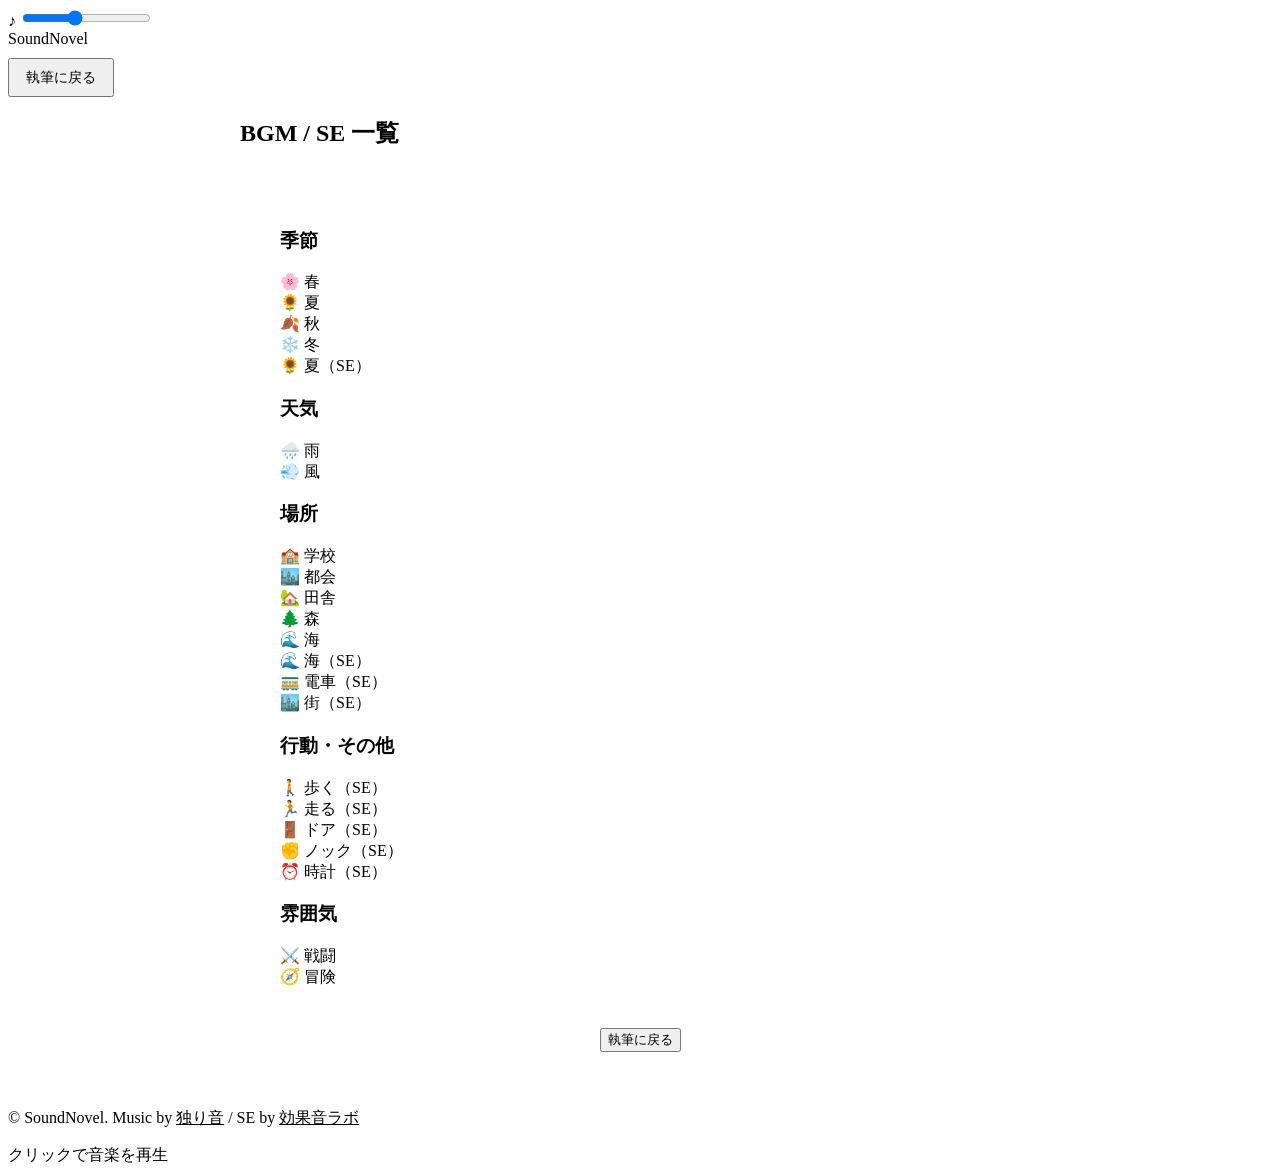
==== BGM・SE.html @ 38d4ff0b "404" ====
<!DOCTYPE html>
<html lang="ja">
<head>
  <meta charset="UTF-8" />
  <meta name="viewport" content="width=device-width, initial-scale=1.0"/>
  <title>BGM / SE 一覧 - SoundNovel</title>
  <link rel="stylesheet" href="../style.css">
  <link rel="stylesheet" href="../write.css">
</head>
<body>

  <!-- 共通：音量調節バー -->
  <div class="volume-control">
    <span class="volume-icon">♪</span>
    <input type="range" id="volume-slider" min="0" max="1" step="0.01" value="0.4">
  </div>

  <div class="container camera-down-enter">
    <!-- 共通：背景の雲 -->
    <div class="clouds-container">
      <div class="cloud c1"></div>
      <div class="cloud c2"></div>
      <div class="cloud c3"></div>
    </div>

    <header>
      <nav>
        <div class="logo"><a href="../index.html" style="text-decoration: none; color: inherit;">SoundNovel</a></div>
      </nav>
      <button id="back-to-editor-top" class="btn primary" style="padding: 8px 16px; font-size: 0.9rem; margin-top: 10px;">執筆に戻る</button>
    </header>

    <main class="library-section" style="max-width: 800px; margin: 0 auto;">
      <h2 class="section-title">BGM / SE 一覧</h2>
      
      <div class="library-panel" style="background: rgba(255, 255, 255, 0.2); backdrop-filter: blur(10px); border-radius: 40px; padding: 40px;">
        <div class="sound-category">
          <h3>季節</h3>
          <div class="sound-list">
            <div class="sound-card" data-audio="audio-haru">🌸 春</div>
            <div class="sound-card" data-audio="audio-natu">🌻 夏</div>
            <div class="sound-card" data-audio="audio-aki">🍂 秋</div>
            <div class="sound-card" data-audio="audio-huyu">❄️ 冬</div>
            <div class="sound-card" data-audio="audio-natu-se">🌻 夏（SE）</div>
          </div>
        </div>

        <div class="sound-category">
          <h3>天気</h3>
          <div class="sound-list">
            <div class="sound-card" data-audio="audio-ame">🌧️ 雨</div>
            <div class="sound-card" data-audio="audio-kaze">💨 風</div>
          </div>
        </div>

        <div class="sound-category">
          <h3>場所</h3>
          <div class="sound-list">
            <div class="sound-card" data-audio="audio-gakkou">🏫 学校</div>
            <div class="sound-card" data-audio="audio-tokai">🏙️ 都会</div>
            <div class="sound-card" data-audio="audio-inaka">🏡 田舎</div>
            <div class="sound-card" data-audio="audio-mori">🌲 森</div>
            <div class="sound-card" data-audio="audio-umi">🌊 海</div>
            <div class="sound-card" data-audio="audio-umi-se">🌊 海（SE）</div>
            <div class="sound-card" data-audio="audio-densya">🚃 電車（SE）</div>
            <div class="sound-card" data-audio="audio-mati">🏙️ 街（SE）</div>
          </div>
        </div>

        <div class="sound-category">
          <h3>行動・その他</h3>
          <div class="sound-list">
            <div class="sound-card" data-audio="audio-aruku">🚶 歩く（SE）</div>
            <div class="sound-card" data-audio="audio-hasiru">🏃 走る（SE）</div>
            <div class="sound-card" data-audio="audio-doa">🚪 ドア（SE）</div>
            <div class="sound-card" data-audio="audio-nokku">✊ ノック（SE）</div>
            <div class="sound-card" data-audio="audio-tokei">⏰ 時計（SE）</div>
          </div>
        </div>

        <div class="sound-category">
          <h3>雰囲気</h3>
          <div class="sound-list">
            <div class="sound-card" data-audio="audio-sentou">⚔️ 戦闘</div>
            <div class="sound-card" data-audio="audio-bouken">🧭 冒険</div>
          </div>
        </div>

        <div style="margin-top: 40px; text-align: center;">
          <button id="back-to-editor" class="btn primary">執筆に戻る</button>
        </div>
      </div>
    </main>

    <footer>
      <p>&copy; SoundNovel. Music by <a href="https://az-ho.org/" target="_blank" rel="noopener noreferrer" style="color: inherit;">独り音</a> / SE by <a href="https://soundeffect-lab.info/" target="_blank" rel="noopener noreferrer" style="color: inherit;">効果音ラボ</a></p>
    </footer>
  </div>

  <audio id="audio-home" src="../audio/00-home.mp3" loop></audio>
  <audio id="audio-haru" src="../audio/01-haru.mp3" loop></audio>
  <audio id="audio-natu" src="../audio/01-natu.mp3" loop></audio>
  <audio id="audio-aki" src="../audio/01-aki.mp3" loop></audio>
  <audio id="audio-huyu" src="../audio/01-huyu.mp3" loop></audio>
  <audio id="audio-ame" src="../audio/02-ame.mp3" loop></audio>
  <audio id="audio-kaze" src="../audio/02-kaze.mp3" loop></audio>
  <audio id="audio-gakkou" src="../audio/03-gakkou.mp3" loop></audio>
  <audio id="audio-tokai" src="../audio/03-tokai.mp3" loop></audio>
  <audio id="audio-inaka" src="../audio/03-inaka.mp3" loop></audio>
  <audio id="audio-mori" src="../audio/03-mori.mp3" loop></audio>
  <audio id="audio-umi" src="../audio/03-umi.mp3" loop></audio>
  <audio id="audio-sentou" src="../audio/04-sentou.mp3" loop></audio>
  <audio id="audio-bouken" src="../audio/04-bouken.mp3" loop></audio>
  <audio id="audio-aruku" src="../audio/10-aruku.mp3"></audio>
  <audio id="audio-densya" src="../audio/10-densya.mp3"></audio>
  <audio id="audio-doa" src="../audio/10-doa.mp3"></audio>
  <audio id="audio-hasiru" src="../audio/10-hasiru.mp3"></audio>
  <audio id="audio-mati" src="../audio/10-mati.mp3"></audio>
  <audio id="audio-natu-se" src="../audio/10-natu.mp3"></audio>
  <audio id="audio-nokku" src="../audio/10-nokku.mp3"></audio>
  <audio id="audio-tokei" src="../audio/10-tokei.mp3"></audio>
  <audio id="audio-umi-se" src="../audio/10-umi.mp3"></audio>
  <audio id="audio-mekuru" src="../audio/10-mekuru.mp3"></audio>

  <script src="../script.js"></script>
</body>
</html>
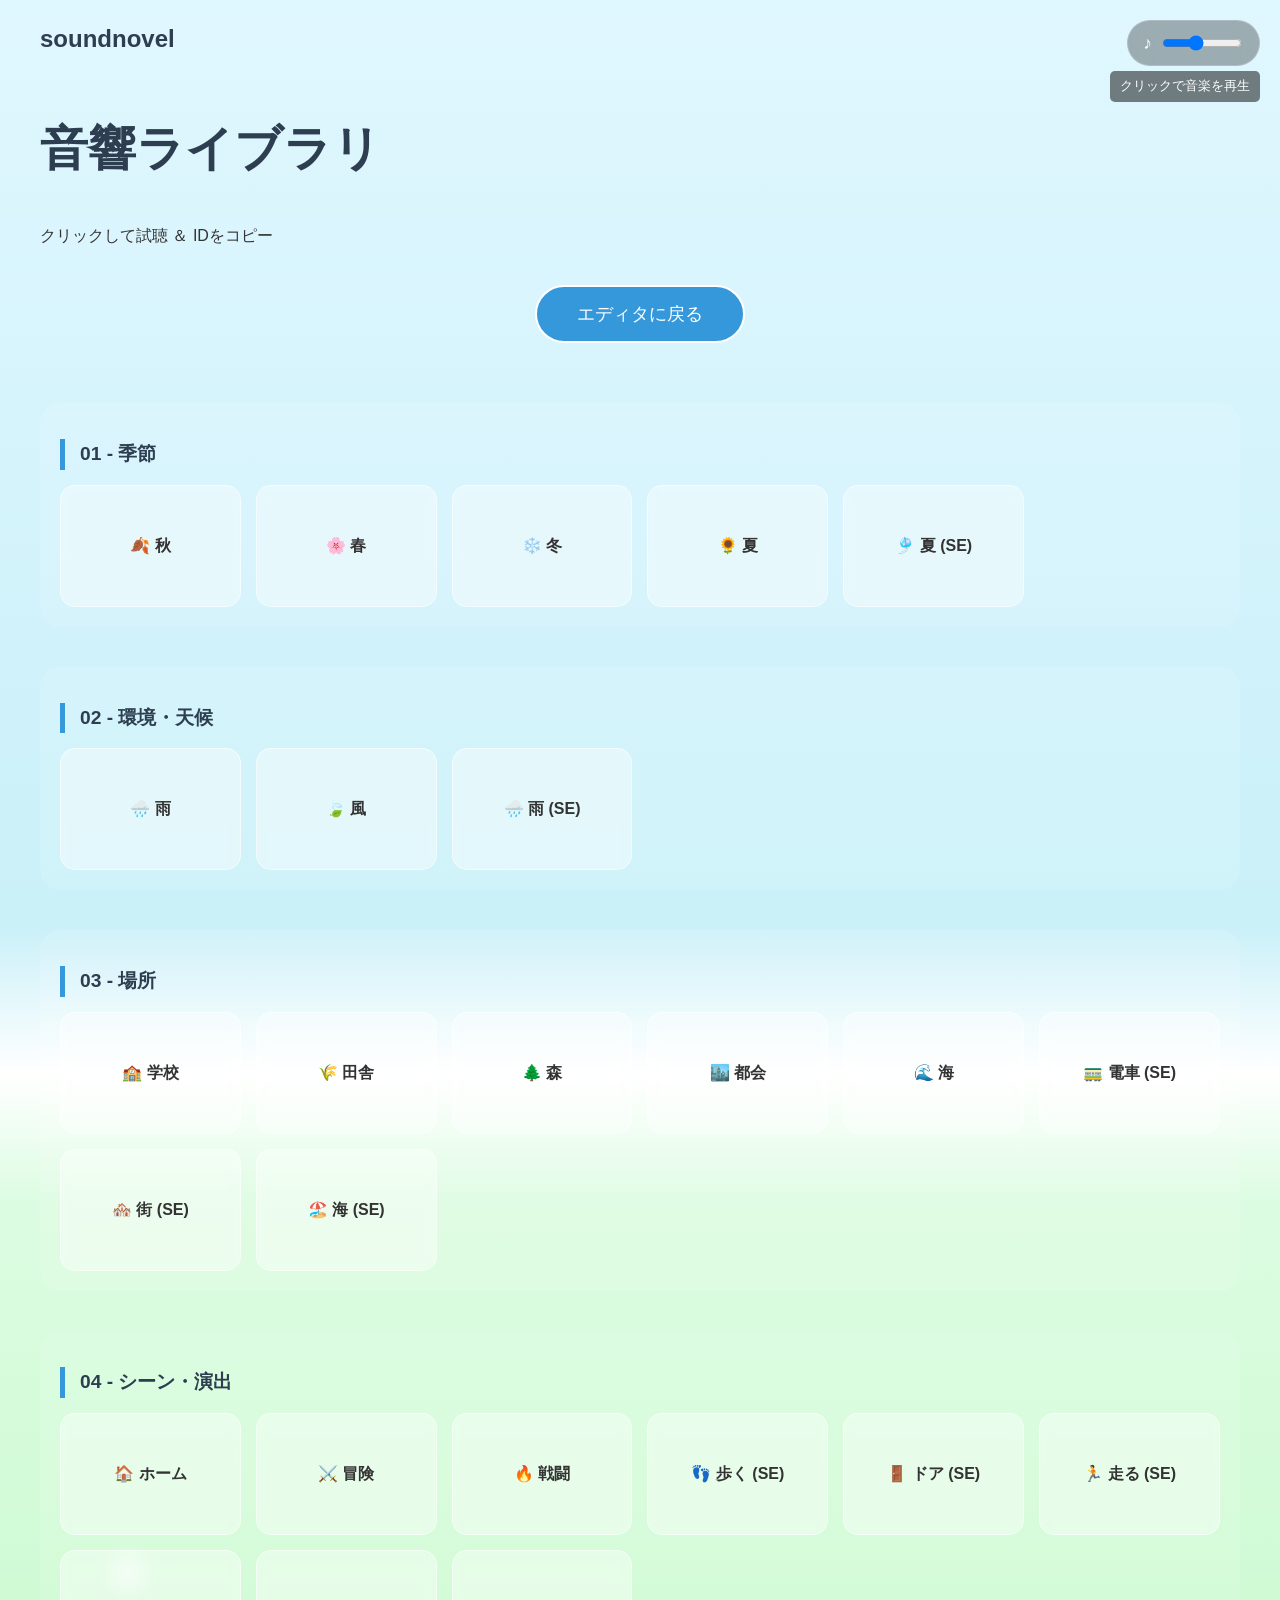
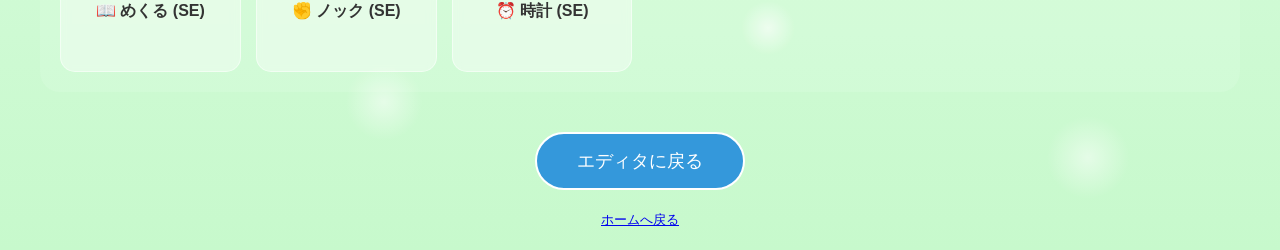
==== commit 8041fd14: "修正・アップデート" ====
--- a/BGM・SE.html
+++ b/BGM・SE.html
@@ -1,127 +1,122 @@
 <!DOCTYPE html>
 <html lang="ja">
 <head>
-  <meta charset="UTF-8" />
-  <meta name="viewport" content="width=device-width, initial-scale=1.0"/>
-  <title>BGM / SE 一覧 - SoundNovel</title>
-  <link rel="stylesheet" href="../style.css">
-  <link rel="stylesheet" href="../write.css">
+    <meta charset="UTF-8">
+    <title>BGM・SE一覧 - soundnovel</title>
+    <link rel="stylesheet" href="style.css">
 </head>
-<body>
-
-  <!-- 共通：音量調節バー -->
-  <div class="volume-control">
-    <span class="volume-icon">♪</span>
-    <input type="range" id="volume-slider" min="0" max="1" step="0.01" value="0.4">
-  </div>
-
-  <div class="container camera-down-enter">
-    <!-- 共通：背景の雲 -->
-    <div class="clouds-container">
-      <div class="cloud c1"></div>
-      <div class="cloud c2"></div>
-      <div class="cloud c3"></div>
+<body class="field-theme">
+    <div class="volume-control">
+        <span class="volume-icon">♪</span>
+        <input type="range" id="volume-slider" min="0" max="1" step="0.01" value="0.4">
     </div>
 
-    <header>
-      <nav>
-        <div class="logo"><a href="../index.html" style="text-decoration: none; color: inherit;">SoundNovel</a></div>
-      </nav>
-      <button id="back-to-editor-top" class="btn primary" style="padding: 8px 16px; font-size: 0.9rem; margin-top: 10px;">執筆に戻る</button>
-    </header>
+    <div class="clouds-container">
+        <div class="cloud c1"></div>
+        <div class="cloud c2"></div>
+        <div class="cloud c3"></div>
+    </div>
 
-    <main class="library-section" style="max-width: 800px; margin: 0 auto;">
-      <h2 class="section-title">BGM / SE 一覧</h2>
-      
-      <div class="library-panel" style="background: rgba(255, 255, 255, 0.2); backdrop-filter: blur(10px); border-radius: 40px; padding: 40px;">
-        <div class="sound-category">
-          <h3>季節</h3>
-          <div class="sound-list">
-            <div class="sound-card" data-audio="audio-haru">🌸 春</div>
-            <div class="sound-card" data-audio="audio-natu">🌻 夏</div>
-            <div class="sound-card" data-audio="audio-aki">🍂 秋</div>
-            <div class="sound-card" data-audio="audio-huyu">❄️ 冬</div>
-            <div class="sound-card" data-audio="audio-natu-se">🌻 夏（SE）</div>
-          </div>
+    <div class="container">
+        <header>
+            <nav>
+                <div class="logo"><a href="index.html">soundnovel</a></div>
+            </nav>
+        </header>
+
+        <h1>音響ライブラリ</h1>
+        <p>クリックして試聴 ＆ IDをコピー</p>
+
+        <div style="margin: 20px 0; text-align: center;">
+            <button id="back-to-editor-top" class="btn primary">エディタに戻る</button>
+        </div>
+        
+        <section class="sound-section">
+            <h2 class="category-title">01 - 季節</h2>
+            <div class="sound-grid">
+                <div class="sound-card" data-audio="01-aki"><span>🍂 秋</span></div>
+                <div class="sound-card" data-audio="01-haru"><span>🌸 春</span></div>
+                <div class="sound-card" data-audio="01-huyu"><span>❄️ 冬</span></div>
+                <div class="sound-card" data-audio="01-natu"><span>🌻 夏</span></div>
+                <div class="sound-card" data-audio="10-natu"><span>🎐 夏 (SE)</span></div>
+            </div>
+        </section>
+
+        <section class="sound-section">
+            <h2 class="category-title">02 - 環境・天候</h2>
+            <div class="sound-grid">
+                <div class="sound-card" data-audio="02-ame"><span>🌧️ 雨</span></div>
+                <div class="sound-card" data-audio="02-kaze"><span>🍃 風</span></div>
+                <div class="sound-card" data-audio="10-ame"><span>🌧️ 雨 (SE)</span></div>
+            </div>
+        </section>
+
+        <section class="sound-section">
+            <h2 class="category-title">03 - 場所</h2>
+            <div class="sound-grid">
+                <div class="sound-card" data-audio="03-gakkou"><span>🏫 学校</span></div>
+                <div class="sound-card" data-audio="03-inaka"><span>🌾 田舎</span></div>
+                <div class="sound-card" data-audio="03-mori"><span>🌲 森</span></div>
+                <div class="sound-card" data-audio="03-tokai"><span>🏙️ 都会</span></div>
+                <div class="sound-card" data-audio="03-umi"><span>🌊 海</span></div>
+                <div class="sound-card" data-audio="10-densya"><span>🚃 電車 (SE)</span></div>
+                <div class="sound-card" data-audio="10-mati"><span>🏘️ 街 (SE)</span></div>
+                <div class="sound-card" data-audio="10-umi"><span>🏖️ 海 (SE)</span></div>
+            </div>
+        </section>
+
+        <section class="sound-section">
+            <h2 class="category-title">04 - シーン・演出</h2>
+            <div class="sound-grid">
+                <div class="sound-card" data-audio="00-home"><span>🏠 ホーム</span></div>
+                <div class="sound-card" data-audio="04-bouken"><span>⚔️ 冒険</span></div>
+                <div class="sound-card" data-audio="04-sentou"><span>🔥 戦闘</span></div>
+                <div class="sound-card" data-audio="10-aruku"><span>👣 歩く (SE)</span></div>
+                <div class="sound-card" data-audio="10-doa"><span>🚪 ドア (SE)</span></div>
+                <div class="sound-card" data-audio="10-hasiru"><span>🏃 走る (SE)</span></div>
+                <div class="sound-card" data-audio="10-mekuru"><span>📖 めくる (SE)</span></div>
+                <div class="sound-card" data-audio="10-nokku"><span>✊ ノック (SE)</span></div>
+                <div class="sound-card" data-audio="10-tokei"><span>⏰ 時計 (SE)</span></div>
+            </div>
+        </section>
+
+        <div style="margin-top: 40px; text-align: center;">
+            <button id="back-to-editor" class="btn primary">エディタに戻る</button>
         </div>
 
-        <div class="sound-category">
-          <h3>天気</h3>
-          <div class="sound-list">
-            <div class="sound-card" data-audio="audio-ame">🌧️ 雨</div>
-            <div class="sound-card" data-audio="audio-kaze">💨 風</div>
-          </div>
-        </div>
+        <footer>
+            <a href="index.html">ホームへ戻る</a>
+        </footer>
+    </div>
 
-        <div class="sound-category">
-          <h3>場所</h3>
-          <div class="sound-list">
-            <div class="sound-card" data-audio="audio-gakkou">🏫 学校</div>
-            <div class="sound-card" data-audio="audio-tokai">🏙️ 都会</div>
-            <div class="sound-card" data-audio="audio-inaka">🏡 田舎</div>
-            <div class="sound-card" data-audio="audio-mori">🌲 森</div>
-            <div class="sound-card" data-audio="audio-umi">🌊 海</div>
-            <div class="sound-card" data-audio="audio-umi-se">🌊 海（SE）</div>
-            <div class="sound-card" data-audio="audio-densya">🚃 電車（SE）</div>
-            <div class="sound-card" data-audio="audio-mati">🏙️ 街（SE）</div>
-          </div>
-        </div>
+    <!-- 音声データ -->
+    <audio id="audio-home" loop src="audio/00-home.mp3"></audio>
+    <audio id="00-home" loop src="audio/00-home.mp3"></audio>
+    <audio id="01-aki" loop src="audio/01-aki.mp3"></audio>
+    <audio id="01-haru" loop src="audio/01-haru.mp3"></audio>
+    <audio id="01-huyu" loop src="audio/01-huyu.mp3"></audio>
+    <audio id="01-natu" loop src="audio/01-natu.mp3"></audio>
+    <audio id="02-ame" loop src="audio/02-ame.mp3"></audio>
+    <audio id="02-kaze" loop src="audio/02-kaze.mp3"></audio>
+    <audio id="03-gakkou" loop src="audio/03-gakkou.mp3"></audio>
+    <audio id="03-inaka" loop src="audio/03-inaka.mp3"></audio>
+    <audio id="03-mori" loop src="audio/03-mori.mp3"></audio>
+    <audio id="03-tokai" loop src="audio/03-tokai.mp3"></audio>
+    <audio id="03-umi" loop src="audio/03-umi.mp3"></audio>
+    <audio id="04-bouken" loop src="audio/04-bouken.mp3"></audio>
+    <audio id="04-sentou" loop src="audio/04-sentou.mp3"></audio>
+    <audio id="10-ame" src="audio/10-ame.mp3"></audio>
+    <audio id="10-aruku" src="audio/10-aruku.mp3"></audio>
+    <audio id="10-densya" src="audio/10-densya.mp3"></audio>
+    <audio id="10-doa" src="audio/10-doa.mp3"></audio>
+    <audio id="10-hasiru" src="audio/10-hasiru.mp3"></audio>
+    <audio id="10-mati" src="audio/10-mati.mp3"></audio>
+    <audio id="10-mekuru" src="audio/10-mekuru.mp3"></audio>
+    <audio id="10-natu" src="audio/10-natu.mp3"></audio>
+    <audio id="10-nokku" src="audio/10-nokku.mp3"></audio>
+    <audio id="10-tokei" src="audio/10-tokei.mp3"></audio>
+    <audio id="10-umi" src="audio/10-umi.mp3"></audio>
 
-        <div class="sound-category">
-          <h3>行動・その他</h3>
-          <div class="sound-list">
-            <div class="sound-card" data-audio="audio-aruku">🚶 歩く（SE）</div>
-            <div class="sound-card" data-audio="audio-hasiru">🏃 走る（SE）</div>
-            <div class="sound-card" data-audio="audio-doa">🚪 ドア（SE）</div>
-            <div class="sound-card" data-audio="audio-nokku">✊ ノック（SE）</div>
-            <div class="sound-card" data-audio="audio-tokei">⏰ 時計（SE）</div>
-          </div>
-        </div>
-
-        <div class="sound-category">
-          <h3>雰囲気</h3>
-          <div class="sound-list">
-            <div class="sound-card" data-audio="audio-sentou">⚔️ 戦闘</div>
-            <div class="sound-card" data-audio="audio-bouken">🧭 冒険</div>
-          </div>
-        </div>
-
-        <div style="margin-top: 40px; text-align: center;">
-          <button id="back-to-editor" class="btn primary">執筆に戻る</button>
-        </div>
-      </div>
-    </main>
-
-    <footer>
-      <p>&copy; SoundNovel. Music by <a href="https://az-ho.org/" target="_blank" rel="noopener noreferrer" style="color: inherit;">独り音</a> / SE by <a href="https://soundeffect-lab.info/" target="_blank" rel="noopener noreferrer" style="color: inherit;">効果音ラボ</a></p>
-    </footer>
-  </div>
-
-  <audio id="audio-home" src="../audio/00-home.mp3" loop></audio>
-  <audio id="audio-haru" src="../audio/01-haru.mp3" loop></audio>
-  <audio id="audio-natu" src="../audio/01-natu.mp3" loop></audio>
-  <audio id="audio-aki" src="../audio/01-aki.mp3" loop></audio>
-  <audio id="audio-huyu" src="../audio/01-huyu.mp3" loop></audio>
-  <audio id="audio-ame" src="../audio/02-ame.mp3" loop></audio>
-  <audio id="audio-kaze" src="../audio/02-kaze.mp3" loop></audio>
-  <audio id="audio-gakkou" src="../audio/03-gakkou.mp3" loop></audio>
-  <audio id="audio-tokai" src="../audio/03-tokai.mp3" loop></audio>
-  <audio id="audio-inaka" src="../audio/03-inaka.mp3" loop></audio>
-  <audio id="audio-mori" src="../audio/03-mori.mp3" loop></audio>
-  <audio id="audio-umi" src="../audio/03-umi.mp3" loop></audio>
-  <audio id="audio-sentou" src="../audio/04-sentou.mp3" loop></audio>
-  <audio id="audio-bouken" src="../audio/04-bouken.mp3" loop></audio>
-  <audio id="audio-aruku" src="../audio/10-aruku.mp3"></audio>
-  <audio id="audio-densya" src="../audio/10-densya.mp3"></audio>
-  <audio id="audio-doa" src="../audio/10-doa.mp3"></audio>
-  <audio id="audio-hasiru" src="../audio/10-hasiru.mp3"></audio>
-  <audio id="audio-mati" src="../audio/10-mati.mp3"></audio>
-  <audio id="audio-natu-se" src="../audio/10-natu.mp3"></audio>
-  <audio id="audio-nokku" src="../audio/10-nokku.mp3"></audio>
-  <audio id="audio-tokei" src="../audio/10-tokei.mp3"></audio>
-  <audio id="audio-umi-se" src="../audio/10-umi.mp3"></audio>
-  <audio id="audio-mekuru" src="../audio/10-mekuru.mp3"></audio>
-
-  <script src="../script.js"></script>
+    <script src="script.js"></script>
 </body>
 </html>
--- a/style.css
+++ b/style.css
@@ -0,0 +1,536 @@
+body {
+  margin: 0;
+  font-family: "Helvetica Neue", Arial, "Hiragino Kaku Gothic ProN", "Hiragino Sans", sans-serif;
+  color: #333;
+  line-height: 1.6;
+  overflow-x: hidden;
+  /* デフォルトの背景（index.html用） */
+  background: linear-gradient(180deg, #e0f7ff 0%, #ffffff 100%);
+}
+
+/* 砂浜のテーマ (novels.html用) */
+.beach-theme { /* bodyに直接適用 */
+  background: 
+    radial-gradient(circle at 15% 90%, rgba(255, 255, 255, 0.7) 0%, transparent 2%),
+    radial-gradient(circle at 35% 85%, rgba(255, 250, 200, 0.6) 0%, transparent 2.5%),
+    radial-gradient(circle at 65% 92%, rgba(255, 255, 255, 0.7) 0%, transparent 3%),
+    radial-gradient(circle at 85% 80%, rgba(255, 255, 255, 0.5) 0%, transparent 2%),
+    linear-gradient(to top, #fdf6e3 0%, #fffdf5 35%, #ffffff 42%, #caf0f8 50%, #e0f7ff 100%);
+  color: #333;
+}
+
+/* 野原のテーマ (BGM・SE.html用) */
+.field-theme {
+  background: 
+    /* 草原のきらめき */
+    radial-gradient(circle at 10% 85%, rgba(255, 255, 255, 0.6) 0%, transparent 1.5%),
+    radial-gradient(circle at 30% 92%, rgba(255, 255, 255, 0.5) 0%, transparent 2%),
+    radial-gradient(circle at 60% 88%, rgba(255, 255, 255, 0.6) 0%, transparent 1.5%),
+    radial-gradient(circle at 85% 95%, rgba(255, 255, 255, 0.5) 0%, transparent 2%),
+    /* 空、地平線、草原の境界 */
+    linear-gradient(to top, #c7f9cc 0%, #dcfce1 35%, #ffffff 42%, #caf0f8 50%, #e0f7ff 100%);
+  color: #333;
+}
+
+/* 海の中テーマ (read.html用) */
+.underwater-theme {
+  background: #004b8d; /* 背景色を少し明るい青に変更 */
+  color: #ffffff;
+}
+
+.underwater-theme .logo { color: #fff; }
+
+.container {
+  max-width: 1200px;
+  margin: 0 auto;
+  padding: 0 20px;
+  min-height: 100vh;
+  display: flex;
+  flex-direction: column;
+  position: relative;
+  z-index: 1;
+  transition: transform 0.8s cubic-bezier(0.4, 0, 0.2, 1), opacity 0.8s ease;
+  background: transparent; /* bodyが背景を持つため、コンテナは透明に */
+}
+
+/* カメラが下がる（コンテンツが上に消える）演出 */
+.camera-down-leave {
+  transform: translateY(-100vh) scale(1.1);
+  opacity: 0;
+}
+
+/* カメラが降りてくる（コンテンツが下から現れる）演出 */
+.camera-down-enter {
+  animation: cameraEnter 1s cubic-bezier(0.2, 0.8, 0.2, 1) forwards;
+}
+
+@keyframes cameraEnter {
+  from {
+    transform: translateY(100vh);
+    opacity: 0;
+  }
+  to {
+    transform: translateY(0);
+    opacity: 1;
+  }
+}
+
+/* 雲のスタイルとアニメーション */
+.clouds-container {
+  position: absolute;
+  top: 0;
+  left: 50%;
+  transform: translateX(-50%);
+  width: 100vw; /* コンテナの幅に縛られず画面いっぱいに広げる */
+  height: 100%;
+  overflow: hidden;
+  z-index: -1; /* bodyの背景よりは上で、containerよりは下 */
+  pointer-events: none;
+  /* 地平線（50%付近）で雲が自然に消えるようにマスクをかける */
+  -webkit-mask-image: linear-gradient(to bottom, black 30%, transparent 50%);
+  mask-image: linear-gradient(to bottom, black 30%, transparent 50%);
+}
+
+.cloud {
+  position: absolute;
+  background: #fff;
+  border-radius: 100px;
+  opacity: 0.6;
+  filter: blur(10px);
+  animation: drift linear infinite;
+}
+
+.cloud::before, .cloud::after {
+  content: '';
+  position: absolute;
+  background: #fff;
+  border-radius: 50%;
+}
+
+.c1 { width: 200px; height: 60px; top: 15%; left: -250px; animation-duration: 40s; }
+.c1::before { width: 80px; height: 80px; top: -40px; left: 30px; }
+.c1::after { width: 100px; height: 100px; top: -50px; left: 80px; }
+
+.c2 { width: 150px; height: 50px; top: 40%; left: -200px; animation-duration: 55s; animation-delay: 5s; }
+.c2::before { width: 60px; height: 60px; top: -30px; left: 20px; }
+.c2::after { width: 80px; height: 80px; top: -40px; left: 60px; }
+
+.c3 { width: 250px; height: 70px; top: 70%; left: -300px; animation-duration: 48s; animation-delay: 2s; }
+.c3::before { width: 90px; height: 90px; top: -45px; left: 40px; }
+.c3::after { width: 110px; height: 110px; top: -55px; left: 100px; }
+
+@keyframes drift {
+  from { transform: translateX(0); }
+  to { transform: translateX(calc(100vw + 400px)); }
+}
+
+/* 泡のスタイルとアニメーション */
+.bubbles-container {
+  position: fixed;
+  top: 0;
+  left: 0;
+  width: 100vw;
+  height: 100vh;
+  overflow: hidden;
+  z-index: -1;
+  pointer-events: none;
+}
+
+.bubble {
+  position: absolute;
+  bottom: -50px;
+  background: rgba(255, 255, 255, 0.2);
+  border-radius: 50%;
+  border: 1px solid rgba(255, 255, 255, 0.2);
+  filter: blur(2px);
+  animation: rise linear infinite;
+}
+
+.b1 { width: 15px; height: 15px; left: 10%; animation-duration: 8s; }
+.b2 { width: 30px; height: 30px; left: 30%; animation-duration: 12s; animation-delay: 2s; }
+.b3 { width: 20px; height: 20px; left: 50%; animation-duration: 10s; animation-delay: 4s; }
+.b4 { width: 40px; height: 40px; left: 75%; animation-duration: 15s; animation-delay: 1s; }
+.b5 { width: 10px; height: 10px; left: 90%; animation-duration: 7s; animation-delay: 3s; }
+
+@keyframes rise {
+  0% { transform: translateY(0) translateX(0); opacity: 0; }
+  20% { opacity: 0.5; }
+  80% { opacity: 0.5; }
+  100% { transform: translateY(-110vh) translateX(50px); opacity: 0; }
+}
+
+header {
+  padding: 20px 0;
+}
+
+nav {
+  display: flex;
+  justify-content: space-between;
+  align-items: center;
+}
+
+.logo {
+  font-size: 1.5rem;
+  font-weight: bold;
+  color: #2c3e50;
+}
+
+.logo a {
+  color: #2c3e50;
+  text-decoration: none;
+}
+
+.underwater-theme .logo, .underwater-theme .logo a { color: #fff; }
+
+.volume-control {
+  display: flex;
+  align-items: center;
+  gap: 8px;
+  z-index: 1000;
+  position: fixed;
+  top: 20px;
+  right: 20px;
+  background: rgba(0, 0, 0, 0.3);
+  padding: 8px 15px;
+  border-radius: 30px;
+  backdrop-filter: blur(10px);
+  border: 1px solid rgba(255, 255, 255, 0.2);
+}
+
+/* 音響ライブラリのセクション分け */
+.sound-section {
+  margin-top: 40px;
+  padding: 20px;
+  background: rgba(255, 255, 255, 0.1);
+  border-radius: 20px;
+}
+
+.category-title {
+  font-size: 1.2rem;
+  color: #2c3e50;
+  margin-bottom: 15px;
+  border-left: 5px solid #3498db;
+  padding-left: 15px;
+}
+
+.volume-icon {
+  color: #fff;
+  font-size: 1.1rem;
+}
+
+#volume-slider {
+  width: 80px;
+  cursor: pointer;
+}
+
+/* 音響ライブラリ用のカードスタイル */
+.sound-card {
+  background: rgba(255, 255, 255, 0.4);
+  padding: 20px;
+  border-radius: 15px;
+  text-align: center;
+  cursor: pointer;
+  transition: all 0.3s ease;
+  border: 1px solid rgba(255, 255, 255, 0.5);
+  backdrop-filter: blur(5px);
+  display: flex;
+  align-items: center;
+  justify-content: center;
+  min-height: 80px;
+}
+
+.sound-grid {
+  display: grid;
+  grid-template-columns: repeat(auto-fill, minmax(180px, 1fr));
+  gap: 15px;
+}
+
+.sound-card:hover {
+  background: rgba(255, 255, 255, 0.6);
+  transform: scale(1.05);
+}
+
+.sound-card span {
+  font-weight: bold;
+}
+
+.hero-section {
+  flex: 1;
+  display: flex;
+  flex-direction: column;
+  justify-content: center;
+  align-items: center;
+  text-align: center;
+  padding: 60px 0;
+}
+
+h1 {
+  font-size: 3rem;
+  margin-bottom: 20px;
+  color: #2c3e50;
+}
+
+.subtitle {
+  font-size: 1.2rem;
+  color: #7f8c8d;
+  margin-bottom: 40px;
+}
+
+.library-section {
+  padding: 40px 0;
+  z-index: 1;
+}
+
+.section-title {
+  font-size: 2rem;
+  color: #2c3e50;
+  margin-bottom: 30px;
+  text-align: center;
+}
+
+.reader-section {
+  padding: 60px 0;
+  width: 100%;
+  max-width: 850px;
+  margin: 0 auto;
+}
+
+.reader-content {
+  background: rgba(255, 255, 255, 0.1); /* 背景を明るい半透明に変更 */
+  padding: 40px;
+  border-radius: 20px;
+  backdrop-filter: blur(15px);
+  line-height: 2.2;
+  margin-bottom: 40px;
+  width: 100%; /* 横幅を最初から100%確保 */
+  box-sizing: border-box; /* パディングを含めて幅を計算 */
+  min-height: 500px; /* 本文エリアの枠を最初から大きめに確保 */
+}
+
+.story-title { font-size: 2.2rem; margin-bottom: 5px; text-align: center; color: #fff; }
+.story-author-name { text-align: center; color: #bdc3c7; margin-bottom: 40px; }
+
+/* 読了後のEND表示 */
+.story-end {
+  display: none;
+  text-align: center;
+  font-size: 1.1rem;
+  margin: 1.5rem 0 0 0; /* 本文の段落と同じ間隔に設定 */
+  color: #fff;
+  opacity: 0;
+}
+
+.story-end.is-visible {
+  display: block;
+  animation: fadeInEnd 3s ease forwards;
+}
+
+@keyframes fadeInEnd {
+  from { opacity: 0; transform: scale(0.95); }
+  to { opacity: 1; transform: scale(1); }
+}
+
+.text-body p {
+  display: none; /* 最初は非表示にし、空間を占有しないようにする */
+  margin-bottom: 1.5rem;
+}
+
+.text-body p.is-placeholder {
+  display: block; /* 空間だけ確保する */
+  opacity: 0;
+  pointer-events: none;
+}
+
+.text-body p.is-visible {
+  display: block; /* 文章が表示されるたびに下に延長される */
+  animation: fadeInLine 0.6s ease forwards;
+}
+
+@keyframes fadeInLine {
+  from {
+    opacity: 0;
+    transform: translateY(10px);
+  }
+  to {
+    opacity: 1;
+    transform: translateY(0);
+  }
+}
+
+.reader-footer {
+  text-align: center;
+  margin-top: 40px;
+}
+
+.story-grid {
+  display: grid;
+  grid-template-columns: repeat(auto-fill, minmax(280px, 1fr));
+  gap: 30px;
+  padding-bottom: 60px;
+}
+
+.story-card {
+  background: rgba(255, 255, 255, 0.8);
+  padding: 25px;
+  border-radius: 20px;
+  backdrop-filter: blur(8px);
+  box-shadow: 0 4px 15px rgba(0, 0, 0, 0.05);
+  transition: transform 0.3s ease;
+  border: 1px solid rgba(255, 255, 255, 0.2);
+  display: flex;
+  flex-direction: column;
+}
+
+.story-card:hover {
+  transform: translateY(-5px);
+}
+
+.story-card h3 { margin: 0 0 10px 0; color: #2c3e50; }
+.story-author { font-size: 0.9rem; color: #7f8c8d; margin-bottom: 15px; }
+.story-desc { font-size: 0.95rem; color: #555; margin-bottom: 20px; flex-grow: 1; }
+
+.btn {
+  padding: 15px 40px;
+  font-size: 1.1rem;
+  border-radius: 30px;
+  border: none;
+  cursor: pointer;
+  transition: transform 0.2s, background-color 0.2s;
+}
+
+.cta-buttons .btn { margin: 0 10px; }
+.story-card .btn { padding: 10px 25px; font-size: 0.9rem; align-self: flex-start; }
+
+.primary {
+  background-color: #3498db;
+  color: white;
+  border: 2px solid #ffffff !important;
+}
+
+.secondary {
+  background-color: #fff;
+  border: 2px solid #3498db !important;
+  color: #3498db;
+}
+
+.danger {
+  background-color: #e74c3c;
+  color: white;
+}
+
+.btn:hover {
+  transform: translateY(-2px);
+  opacity: 0.9;
+}
+
+/* 音声再生許可プロンプト (削除) */
+#audio-permission-prompt {
+  display: none; /* 完全に非表示にする */
+}
+
+/* 新しい音声再生ヒント */
+#audio-play-hint {
+  position: fixed; /* 画面に固定 */
+  /* topとrightはJavaScriptで動的に設定される */
+  background: rgba(0, 0, 0, 0.5); /* 半透明の背景 */
+  color: white;
+  padding: 5px 10px;
+  border-radius: 5px;
+  font-size: 0.8rem; /* 小さな文字 */
+  z-index: 9998; /* 音量コントロールバーの下、他のコンテンツの上 */
+  text-align: center;
+  white-space: nowrap; /* テキストの折り返しを防ぐ */
+  display: none; /* デフォルトでは非表示、JSで制御 */
+  /* backdrop-filter: blur(5px); */ /* 必要であれば背景をぼかす */
+}
+
+/* エディタレイアウト */
+.editor-container {
+  display: flex;
+  gap: 40px;
+  margin-top: 20px;
+  align-items: flex-start;
+}
+
+.editor-main {
+  flex: 1;
+}
+
+.input-row {
+  display: flex;
+  gap: 15px;
+}
+
+.editor-main input,
+.editor-main textarea {
+  width: 100%;
+  padding: 15px 25px;
+  border: 1px solid #e0e0e0;
+  border-radius: 30px; /* 丸っこいデザイン */
+  font-size: 1rem;
+  font-family: inherit;
+  margin-bottom: 20px;
+  box-sizing: border-box;
+  background: rgba(255, 255, 255, 0.9);
+  outline: none;
+  transition: border-color 0.2s;
+}
+
+.editor-main input:focus,
+.editor-main textarea:focus {
+  border-color: #3498db;
+}
+
+.editor-sidebar {
+  width: 260px;
+  display: flex;
+  flex-direction: column;
+  gap: 50px;
+  position: sticky;
+  top: 20px;
+}
+
+.sidebar-group {
+  display: flex;
+  flex-direction: column;
+  gap: 12px;
+}
+
+.btn-long {
+  width: 100%;
+  padding: 12px 30px;
+  text-align: center;
+}
+
+footer {
+  text-align: center;
+  padding: 20px 0;
+  font-size: 0.8rem;
+  color: #bdc3c7;
+}
+
+#sound-indicator-bar {
+  position: absolute;
+  left: 10px;
+  right: auto;
+  top: 0;
+  width: 6px;
+  height: 100%;
+  background: rgba(0, 0, 0, 0.05);
+  border-radius: 3px;
+  overflow: hidden;
+  pointer-events: none;
+  border: 1px solid rgba(0, 0, 0, 0.05);
+}
+
+.sound-marker-container {
+  position: relative;
+  width: 100%;
+}
+
+.sound-marker {
+  position: absolute;
+  left: 0;
+  width: 100%;
+  border-radius: 2px;
+}
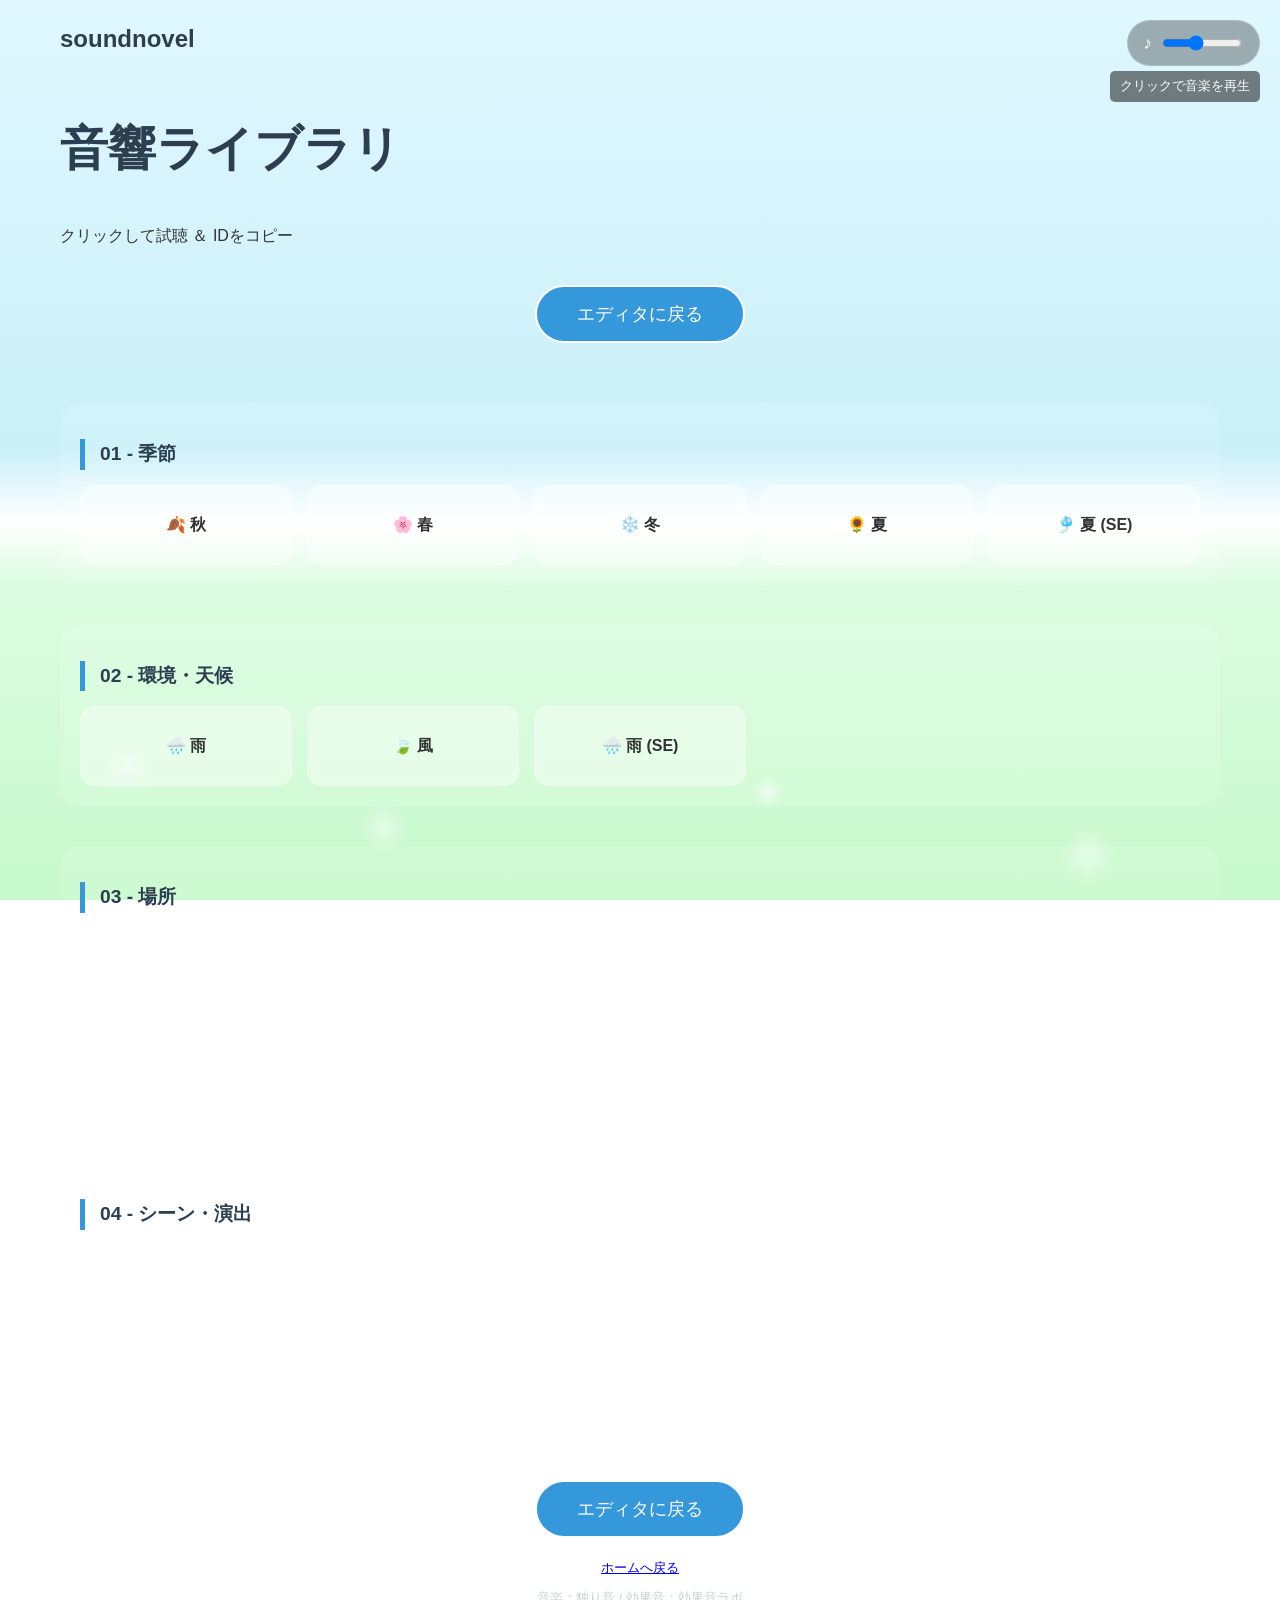
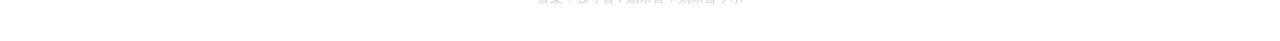
==== commit f38eb89e: "スマホ対応lv5" ====
--- a/BGM・SE.html
+++ b/BGM・SE.html
@@ -2,6 +2,7 @@
 <html lang="ja">
 <head>
     <meta charset="UTF-8">
+    <meta name="viewport" content="width=device-width, initial-scale=1.0">
     <title>BGM・SE一覧 - soundnovel</title>
     <link rel="stylesheet" href="style.css">
 </head>
@@ -86,6 +87,7 @@
 
         <footer>
             <a href="index.html">ホームへ戻る</a>
+            <p class="credits" style="font-size: 0.8rem; margin-top: 10px; opacity: 0.8;">音楽：独り音 / 効果音：効果音ラボ</p>
         </footer>
     </div>
 
@@ -117,6 +119,6 @@
     <audio id="10-tokei" src="audio/10-tokei.mp3"></audio>
     <audio id="10-umi" src="audio/10-umi.mp3"></audio>
 
-    <script src="script.js"></script>
+    <script type="module" src="script.js"></script>
 </body>
 </html>
--- a/style.css
+++ b/style.css
@@ -1,3 +1,11 @@
+* {
+  box-sizing: border-box;
+}
+
+html {
+  background-color: #ffffff; /* ホームの下端の色に合わせる */
+}
+
 body {
   margin: 0;
   font-family: "Helvetica Neue", Arial, "Hiragino Kaku Gothic ProN", "Hiragino Sans", sans-serif;
@@ -5,22 +13,27 @@
   line-height: 1.6;
   overflow-x: hidden;
   /* デフォルトの背景（index.html用） */
-  background: linear-gradient(180deg, #e0f7ff 0%, #ffffff 100%);
+  background: linear-gradient(180deg, #e0f7ff 0%, #ffffff 100%) no-repeat;
+  background-attachment: fixed;
+  min-height: 100vh;
 }
 
 /* 砂浜のテーマ (novels.html用) */
 .beach-theme { /* bodyに直接適用 */
+  background-color: #fdf6e3; /* 砂浜の下端の色に合わせる */
   background: 
     radial-gradient(circle at 15% 90%, rgba(255, 255, 255, 0.7) 0%, transparent 2%),
     radial-gradient(circle at 35% 85%, rgba(255, 250, 200, 0.6) 0%, transparent 2.5%),
     radial-gradient(circle at 65% 92%, rgba(255, 255, 255, 0.7) 0%, transparent 3%),
     radial-gradient(circle at 85% 80%, rgba(255, 255, 255, 0.5) 0%, transparent 2%),
-    linear-gradient(to top, #fdf6e3 0%, #fffdf5 35%, #ffffff 42%, #caf0f8 50%, #e0f7ff 100%);
+    linear-gradient(to top, #fdf6e3 0%, #fffdf5 35%, #ffffff 42%, #caf0f8 50%, #e0f7ff 100%) no-repeat;
+  background-attachment: fixed;
   color: #333;
 }
 
 /* 野原のテーマ (BGM・SE.html用) */
 .field-theme {
+  background-color: #c7f9cc; /* 下端の色に合わせる */
   background: 
     /* 草原のきらめき */
     radial-gradient(circle at 10% 85%, rgba(255, 255, 255, 0.6) 0%, transparent 1.5%),
@@ -28,7 +41,8 @@
     radial-gradient(circle at 60% 88%, rgba(255, 255, 255, 0.6) 0%, transparent 1.5%),
     radial-gradient(circle at 85% 95%, rgba(255, 255, 255, 0.5) 0%, transparent 2%),
     /* 空、地平線、草原の境界 */
-    linear-gradient(to top, #c7f9cc 0%, #dcfce1 35%, #ffffff 42%, #caf0f8 50%, #e0f7ff 100%);
+    linear-gradient(to top, #c7f9cc 0%, #dcfce1 35%, #ffffff 42%, #caf0f8 50%, #e0f7ff 100%) no-repeat;
+  background-attachment: fixed;
   color: #333;
 }
 
@@ -42,6 +56,7 @@
 
 .container {
   max-width: 1200px;
+  width: 100%;
   margin: 0 auto;
   padding: 0 20px;
   min-height: 100vh;
@@ -51,6 +66,12 @@
   z-index: 1;
   transition: transform 0.8s cubic-bezier(0.4, 0, 0.2, 1), opacity 0.8s ease;
   background: transparent; /* bodyが背景を持つため、コンテナは透明に */
+}
+
+@media screen and (max-width: 768px) {
+  .container {
+    padding: 0 15px;
+  }
 }
 
 /* カメラが下がる（コンテンツが上に消える）演出 */
@@ -360,6 +381,7 @@
 .reader-footer {
   text-align: center;
   margin-top: 40px;
+  display: none; /* 初期状態では非表示 */
 }
 
 .story-grid {
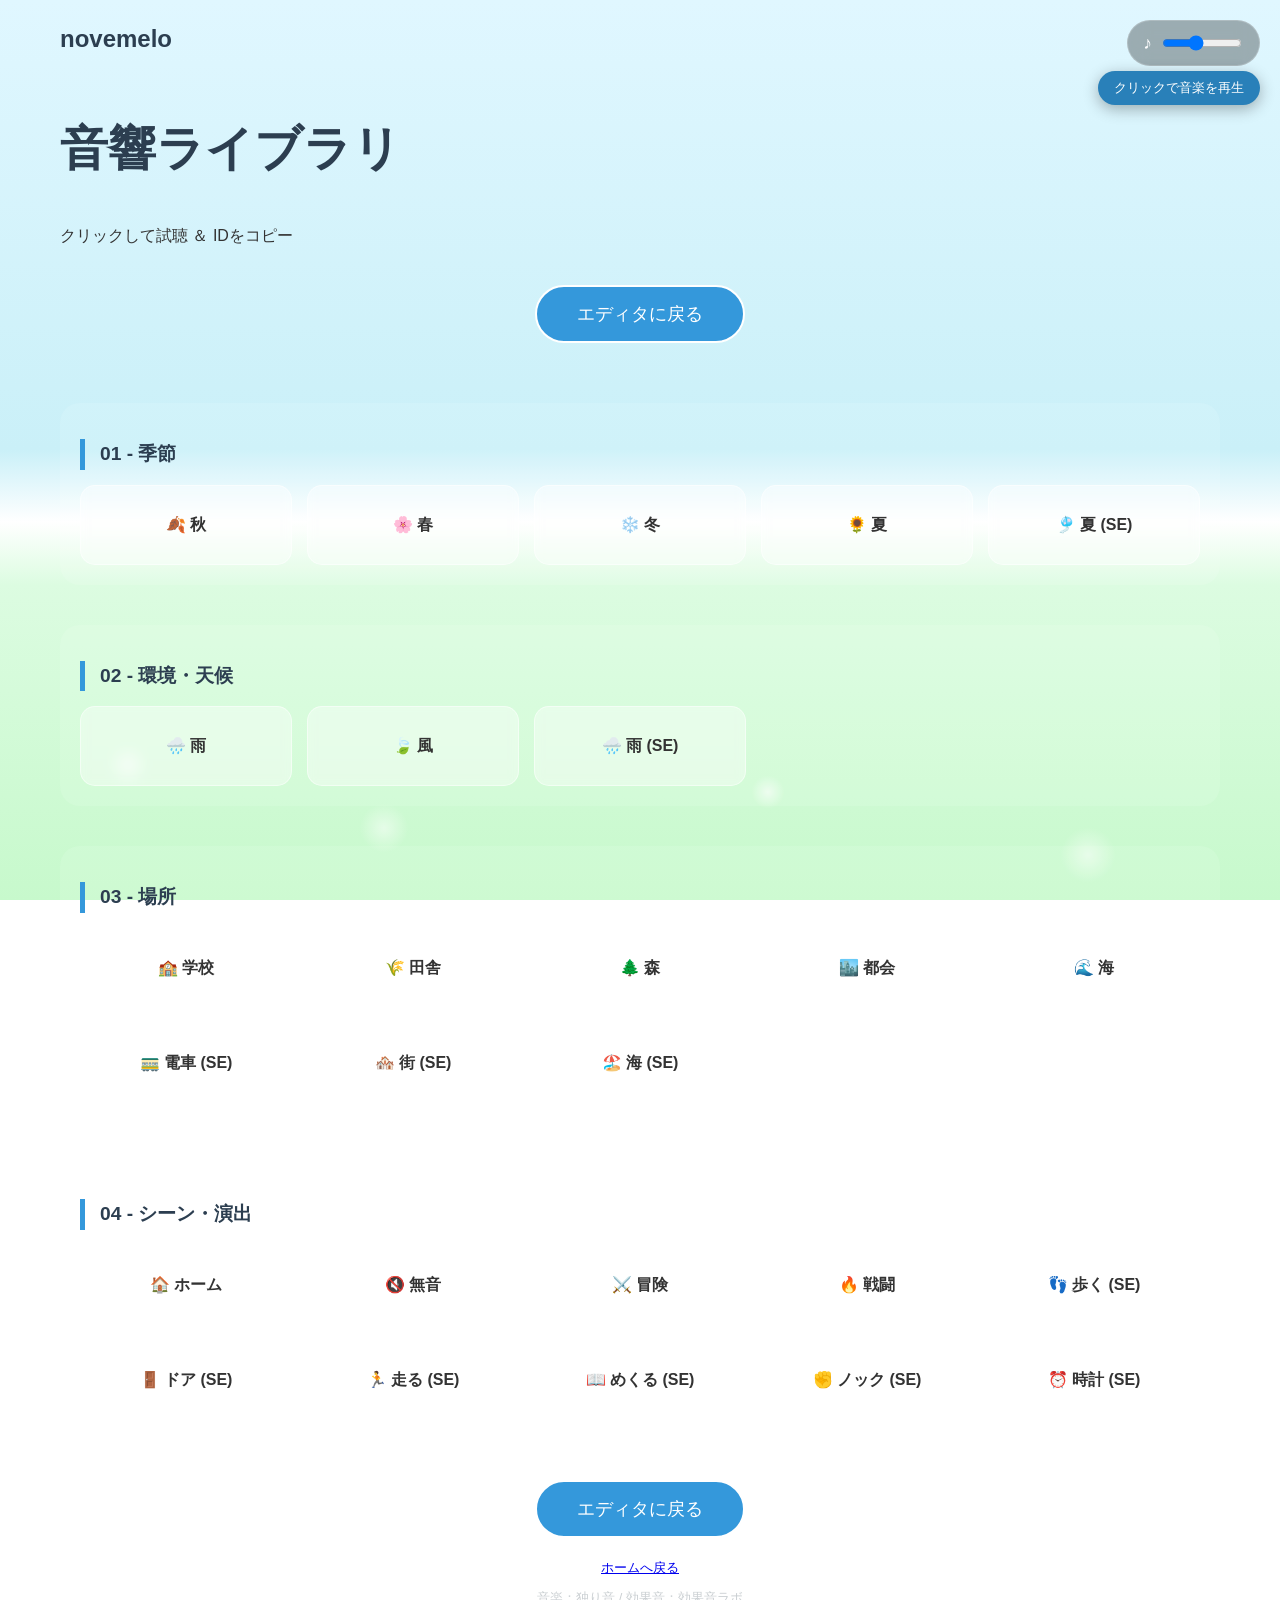
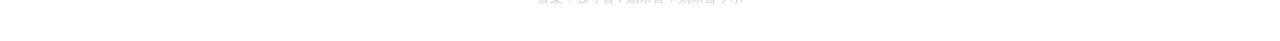
==== commit 6253f4a7: "super　up" ====
--- a/BGM・SE.html
+++ b/BGM・SE.html
@@ -3,7 +3,7 @@
 <head>
     <meta charset="UTF-8">
     <meta name="viewport" content="width=device-width, initial-scale=1.0">
-    <title>BGM・SE一覧 - soundnovel</title>
+    <title>BGM・SE一覧 - ノベメロ</title>
     <link rel="stylesheet" href="style.css">
 </head>
 <body class="field-theme">
@@ -21,7 +21,7 @@
     <div class="container">
         <header>
             <nav>
-                <div class="logo"><a href="index.html">soundnovel</a></div>
+                <div class="logo"><a href="index.html">novemelo</a></div>
             </nav>
         </header>
 
@@ -70,6 +70,7 @@
             <h2 class="category-title">04 - シーン・演出</h2>
             <div class="sound-grid">
                 <div class="sound-card" data-audio="00-home"><span>🏠 ホーム</span></div>
+                <div class="sound-card" data-audio="00-none"><span>🔇 無音</span></div>
                 <div class="sound-card" data-audio="04-bouken"><span>⚔️ 冒険</span></div>
                 <div class="sound-card" data-audio="04-sentou"><span>🔥 戦闘</span></div>
                 <div class="sound-card" data-audio="10-aruku"><span>👣 歩く (SE)</span></div>
